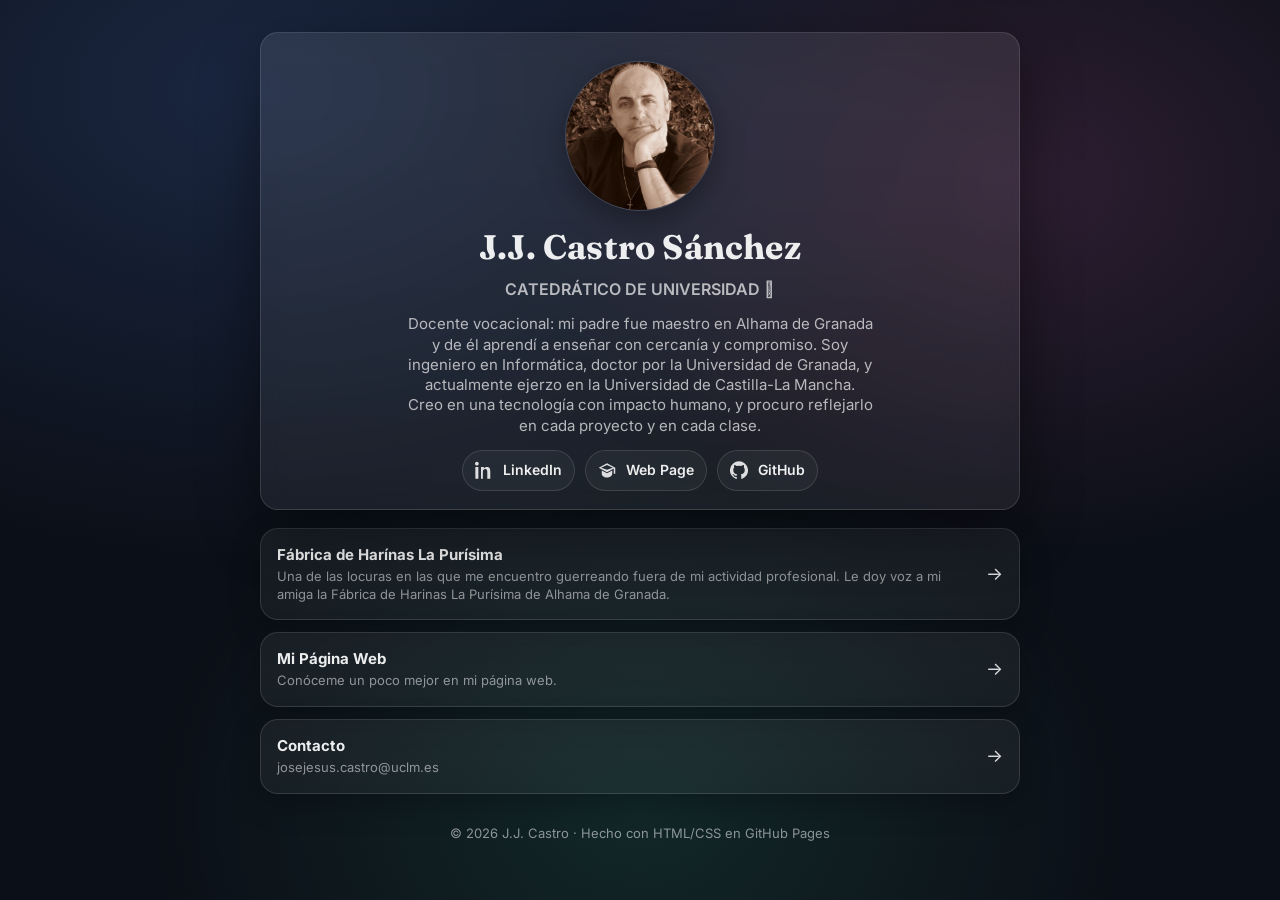
==== index.html @ 3aa46cd8 "Tarjeta de Presentación" ====
<!doctype html>
<html lang="es">
<head>
  <meta charset="utf-8" />
  <meta name="viewport" content="width=device-width, initial-scale=1" />
  <meta name="description" content="Página de enlaces" />

  <!-- Open Graph (opcional) -->
  <meta property="og:title" content="José Jesús Castro-Schez" />
  <meta property="og:description" content="Tu tagline breve" />
  <meta property="og:image" content="assets/og.jpg" />
  <meta property="og:type" content="website" />

  <title>J.J. Castro-Schez — Tarjeta de Presentación</title>

  <!-- Tipografías (cámbialas si quieres) -->
  <link rel="preconnect" href="https://fonts.googleapis.com">
  <link rel="preconnect" href="https://fonts.gstatic.com" crossorigin>
  <link href="https://fonts.googleapis.com/css2?family=Inter:wght@400;600;700&family=Fraunces:opsz,wght@9..144,600;9..144,700&display=swap" rel="stylesheet">

  <link rel="stylesheet" href="styles.css" />

  <!-- Favicons (opcional) -->
  <link rel="icon" href="data:image/svg+xml,<svg xmlns='http://www.w3.org/2000/svg' viewBox='0 0 100 100'><text y='0.9em' font-size='90'>🔗</text></svg>">
</head>

<body>
  <main class="wrap">
    <header class="hero" aria-label="Cabecera">
      <div class="avatar">
        <img src="assets/jjcastroschez.jpg" alt="Foto de perfil" loading="eager" />
      </div>

      <div class="title">
        <h1>J.J. Castro Sánchez </h1>
        <p class="subtitle">CATEDRÁTICO DE UNIVERSIDAD 𓀁</p>
      </div>

      <p class="bio">
        Docente vocacional: mi padre fue maestro en Alhama de Granada y de él aprendí a enseñar con cercanía y compromiso. Soy ingeniero en Informática, doctor por la Universidad de Granada, y actualmente ejerzo en la Universidad de Castilla-La Mancha. Creo en una tecnología con impacto humano, y procuro reflejarlo en cada proyecto y en cada clase.
      </p>

      <nav class="social" aria-label="Redes">
        <!-- Sustituye los href por tus enlaces -->
        <a class="social-link" href="https://www.linkedin.com/in/jjcastro/" target="_blank" rel="noopener noreferrer" aria-label="LinkedIn">
          <!-- Icono SVG -->
          <svg viewBox="0 0 24 24" aria-hidden="true"><path d="M4.98 3.5C4.98 4.88 3.87 6 2.5 6S0 4.88 0 3.5 1.12 1 2.5 1s2.48 1.12 2.48 2.5ZM.5 23.5h4V7.98h-4V23.5ZM8 7.98h3.83v2.12h.05c.53-1 1.83-2.06 3.76-2.06 4.02 0 4.76 2.65 4.76 6.09v9.37h-4v-8.31c0-1.98-.04-4.52-2.75-4.52-2.75 0-3.17 2.15-3.17 4.37v8.46H8V7.98Z"/></svg>
          <span>LinkedIn</span>
        </a>

        <a class="social-link" href="https://www.esi.uclm.es/www/jjcastro/" target="_blank" rel="noopener noreferrer" aria-label="Web Page">
          <svg viewBox="0 0 24 24" aria-hidden="true"><path d="M12 3 1 9l11 6 9-4.91V17h2V9L12 3Zm0 8.73L4.24 9 12 5.27 19.76 9 12 11.73ZM5 12.5V17c0 2.76 3.13 5 7 5s7-2.24 7-5v-4.5l-7 3.82-7-3.82Z"/></svg>
          <span>Web Page</span>
        </a>

        <a class="social-link" href="http://github.com/jjcastroschez/" target="_blank" rel="noopener noreferrer" aria-label="GitHub">
          <svg viewBox="0 0 24 24" aria-hidden="true"><path d="M12 .5a12 12 0 0 0-3.79 23.4c.6.11.82-.26.82-.58v-2.04c-3.34.73-4.04-1.61-4.04-1.61-.55-1.39-1.34-1.76-1.34-1.76-1.09-.75.08-.74.08-.74 1.21.09 1.85 1.24 1.85 1.24 1.07 1.84 2.8 1.31 3.48 1 .11-.78.42-1.31.76-1.61-2.66-.3-5.46-1.33-5.46-5.93 0-1.31.47-2.38 1.24-3.22-.12-.3-.54-1.52.12-3.17 0 0 1.01-.32 3.3 1.23a11.5 11.5 0 0 1 6 0c2.29-1.55 3.3-1.23 3.3-1.23.66 1.65.24 2.87.12 3.17.77.84 1.24 1.91 1.24 3.22 0 4.61-2.8 5.62-5.47 5.92.43.37.81 1.1.81 2.22v3.29c0 .32.22.69.83.58A12 12 0 0 0 12 .5Z"/></svg>
          <span>GitHub</span>
        </a>
      </nav>
    </header>

    <section class="links" aria-label="Enlaces principales">
      <!-- Duplica este bloque para cada botón -->
      <a class="btn" href="https://fcalapurisima.com" target="_blank" rel="noopener noreferrer">
        <div class="btn-left">
          <span class="btn-title">Fábrica de Harínas La Purísima</span>
          <span class="btn-sub">Una de las locuras en las que me encuentro guerreando fuera de mi actividad profesional. Le doy voz a mi amiga la Fábrica de Harinas La Purísima de Alhama de Granada.</span>
        </div>
        <span class="btn-right" aria-hidden="true">→</span>
      </a>

      <a class="btn" href="https://www.esi.uclm.es/www/jjcastro/" target="_blank" rel="noopener noreferrer">
        <div class="btn-left">
          <span class="btn-title">Mi Página Web</span>
          <span class="btn-sub">Conóceme un poco mejor en mi página web.</span>
        </div>
        <span class="btn-right" aria-hidden="true">→</span>
      </a>

      <a class="btn" href="mailto:josejesus.castro@uclm.es">
        <div class="btn-left">
          <span class="btn-title">Contacto</span>
          <span class="btn-sub">josejesus.castro@uclm.es</span>
        </div>
        <span class="btn-right" aria-hidden="true">→</span>
      </a>
    </section>

    <footer class="footer">
      <p>© <span id="y"></span> J.J. Castro · Hecho con HTML/CSS en GitHub Pages</p>
    </footer>
  </main>

  <script>
    document.getElementById("y").textContent = new Date().getFullYear();
  </script>
</body>
</html>
---- styles.css ----
:root{
  --bg: #0b0f17;
  --card: rgba(255,255,255,.06);
  --card2: rgba(255,255,255,.09);
  --text: rgba(255,255,255,.92);
  --muted: rgba(255,255,255,.68);
  --muted2: rgba(255,255,255,.52);
  --stroke: rgba(255,255,255,.12);
  --shadow: 0 20px 60px rgba(0,0,0,.45);
  --radius: 18px;
}

*{ box-sizing:border-box; }

html, body{
  height: 100%;
}
body{
  min-height: 100vh;
}

body{
  margin:0;
  color: var(--text);
  background: radial-gradient(1200px 800px at 20% 10%, rgba(95, 145, 255, .18), transparent 60%),
              radial-gradient(900px 700px at 80% 20%, rgba(255, 120, 210, .14), transparent 55%),
              radial-gradient(900px 700px at 50% 90%, rgba(80, 255, 190, .10), transparent 55%),
              var(--bg);
  font-family: Inter, system-ui, -apple-system, Segoe UI, Roboto, Arial, sans-serif;
  line-height: 1.35;
}

.wrap{
  width: min(760px, 92vw);
  margin: 0 auto;
  padding: 32px 0 44px;

  min-height: 100vh;
  display: flex;
  flex-direction: column;
}

.hero{
  text-align:center;
  padding: 22px 18px 12px;
  border: 1px solid var(--stroke);
  border-radius: var(--radius);
  background: linear-gradient(180deg, var(--card2), var(--card));
  box-shadow: var(--shadow);
  backdrop-filter: blur(10px);
}

.avatar{
  width: 150px;
  height: 150px;
  margin: 6px auto 14px;
  border-radius: 999px;
  overflow:hidden;
  border: 1px solid var(--stroke);
  box-shadow: 0 10px 30px rgba(0,0,0,.35);
}
.avatar img{
  width:100%;
  height:100%;
  object-fit: cover;
}

.title h1{
  margin: 0;
  font-family: Fraunces, serif;
  font-size: 34px;
  letter-spacing: .2px;
}
.subtitle{
  margin: 8px 0 0;
  color: var(--muted);
  font-weight: 600;
}

.bio{
  margin: 14px auto 14px;
  max-width: 52ch;
  color: var(--muted);
  font-size: 15px;
}

.social{
  display:flex;
  flex-wrap:wrap;
  gap: 10px;
  justify-content:center;
  margin: 14px 0 6px;
}
.social-link{
  display:flex;
  align-items:center;
  gap: 10px;
  padding: 10px 12px;
  border-radius: 999px;
  border: 1px solid var(--stroke);
  background: rgba(255,255,255,.04);
  color: var(--text);
  text-decoration:none;
  font-weight: 600;
  font-size: 14px;
  transition: transform .08s ease, background .2s ease, border-color .2s ease;
}
.social-link:hover{
  transform: translateY(-1px);
  background: rgba(255,255,255,.07);
  border-color: rgba(255,255,255,.18);
}
.social-link svg{
  width: 18px;
  height: 18px;
  fill: currentColor;
  opacity: .92;
}

.links{
  margin-top: 18px;
  display:flex;
  flex-direction:column;
  gap: 12px;
}

.btn{
  display:flex;
  align-items:center;
  justify-content:space-between;
  gap: 16px;
  padding: 16px 16px;
  border-radius: var(--radius);
  border: 1px solid var(--stroke);
  background: linear-gradient(180deg, rgba(255,255,255,.06), rgba(255,255,255,.045));
  text-decoration:none;
  color: var(--text);
  box-shadow: 0 10px 30px rgba(0,0,0,.25);
  transition: transform .08s ease, background .2s ease, border-color .2s ease;
}
.btn:hover{
  transform: translateY(-1px);
  background: linear-gradient(180deg, rgba(255,255,255,.085), rgba(255,255,255,.055));
  border-color: rgba(255,255,255,.18);
}

.btn-left{
  display:flex;
  flex-direction:column;
  min-width: 0;
}
.btn-title{
  font-weight: 700;
  font-size: 15px;
}
.btn-sub{
  margin-top: 3px;
  color: var(--muted2);
  font-size: 13px;
}

.btn-right{
  font-size: 18px;
  opacity: .9;
}

.footer{
  margin-top: auto;     /* empuja el footer al final */
  padding-top: 18px;    /* en vez de margin-top: 18px */
  text-align:center;
  color: var(--muted2);
  font-size: 13px;
  background: transparent;
  border: none;
  border-radius: 0;
}

@media (max-width: 420px){
  .wrap{ padding: 20px 0 34px; }
  .title h1{ font-size: 28px; }
  .avatar{ width: 92px; height: 92px; }
  .btn{ padding: 14px 14px; }
  .social-link{ padding: 9px 11px; font-size: 13px; }
}
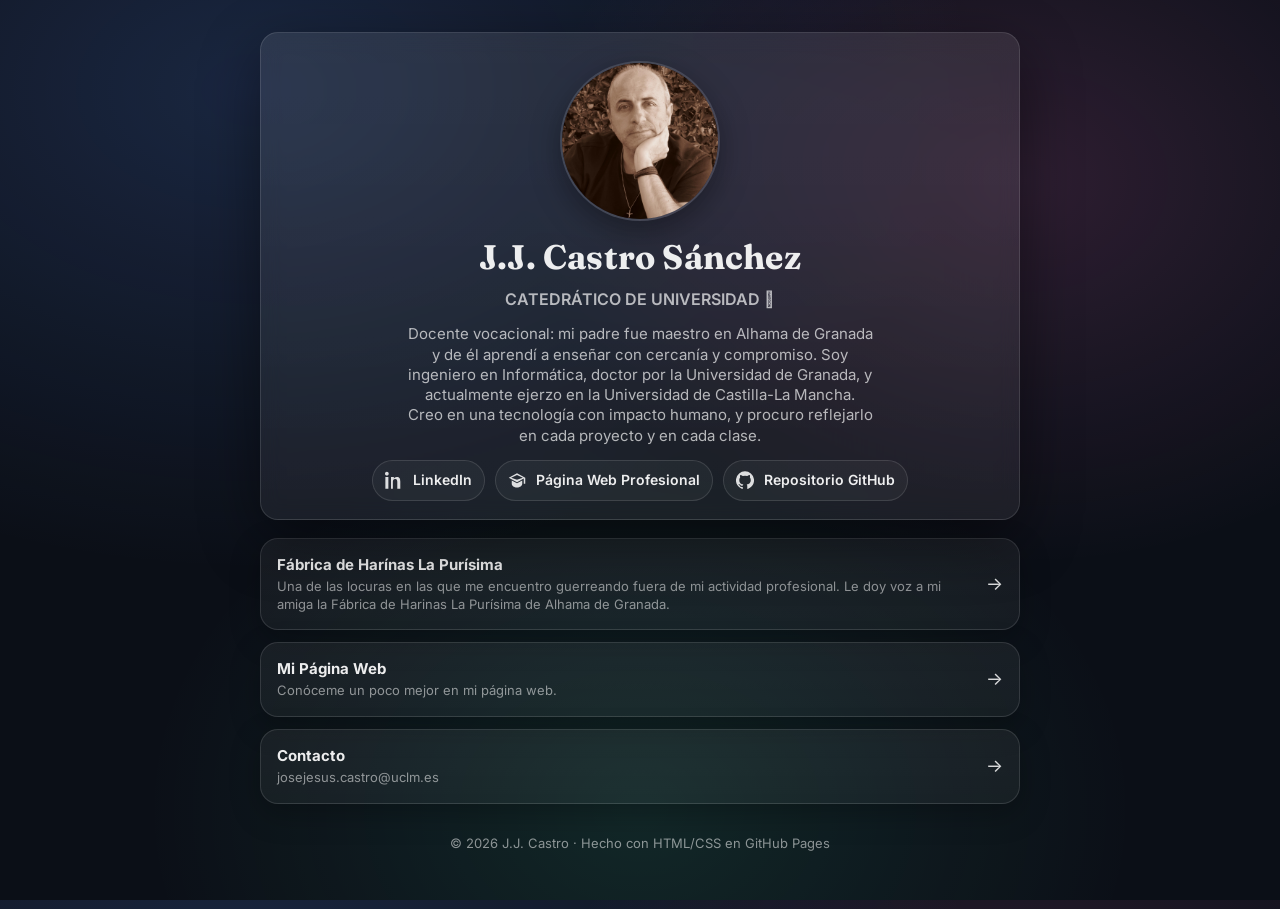
==== commit 622683a1: "Update index.html" ====
--- a/index.html
+++ b/index.html
@@ -50,12 +50,12 @@
 
         <a class="social-link" href="https://www.esi.uclm.es/www/jjcastro/" target="_blank" rel="noopener noreferrer" aria-label="Web Page">
           <svg viewBox="0 0 24 24" aria-hidden="true"><path d="M12 3 1 9l11 6 9-4.91V17h2V9L12 3Zm0 8.73L4.24 9 12 5.27 19.76 9 12 11.73ZM5 12.5V17c0 2.76 3.13 5 7 5s7-2.24 7-5v-4.5l-7 3.82-7-3.82Z"/></svg>
-          <span>Web Page</span>
+          <span>Página Web Profesional</span>
         </a>
 
         <a class="social-link" href="http://github.com/jjcastroschez/" target="_blank" rel="noopener noreferrer" aria-label="GitHub">
           <svg viewBox="0 0 24 24" aria-hidden="true"><path d="M12 .5a12 12 0 0 0-3.79 23.4c.6.11.82-.26.82-.58v-2.04c-3.34.73-4.04-1.61-4.04-1.61-.55-1.39-1.34-1.76-1.34-1.76-1.09-.75.08-.74.08-.74 1.21.09 1.85 1.24 1.85 1.24 1.07 1.84 2.8 1.31 3.48 1 .11-.78.42-1.31.76-1.61-2.66-.3-5.46-1.33-5.46-5.93 0-1.31.47-2.38 1.24-3.22-.12-.3-.54-1.52.12-3.17 0 0 1.01-.32 3.3 1.23a11.5 11.5 0 0 1 6 0c2.29-1.55 3.3-1.23 3.3-1.23.66 1.65.24 2.87.12 3.17.77.84 1.24 1.91 1.24 3.22 0 4.61-2.8 5.62-5.47 5.92.43.37.81 1.1.81 2.22v3.29c0 .32.22.69.83.58A12 12 0 0 0 12 .5Z"/></svg>
-          <span>GitHub</span>
+          <span>Repositorio GitHub</span>
         </a>
       </nav>
     </header>
--- a/styles.css
+++ b/styles.css
@@ -51,12 +51,12 @@
 }
 
 .avatar{
-  width: 150px;
-  height: 150px;
+  width: 160px;
+  height: 160px;
   margin: 6px auto 14px;
   border-radius: 999px;
   overflow:hidden;
-  border: 1px solid var(--stroke);
+  border: 2px solid var(--stroke);
   box-shadow: 0 10px 30px rgba(0,0,0,.35);
 }
 .avatar img{
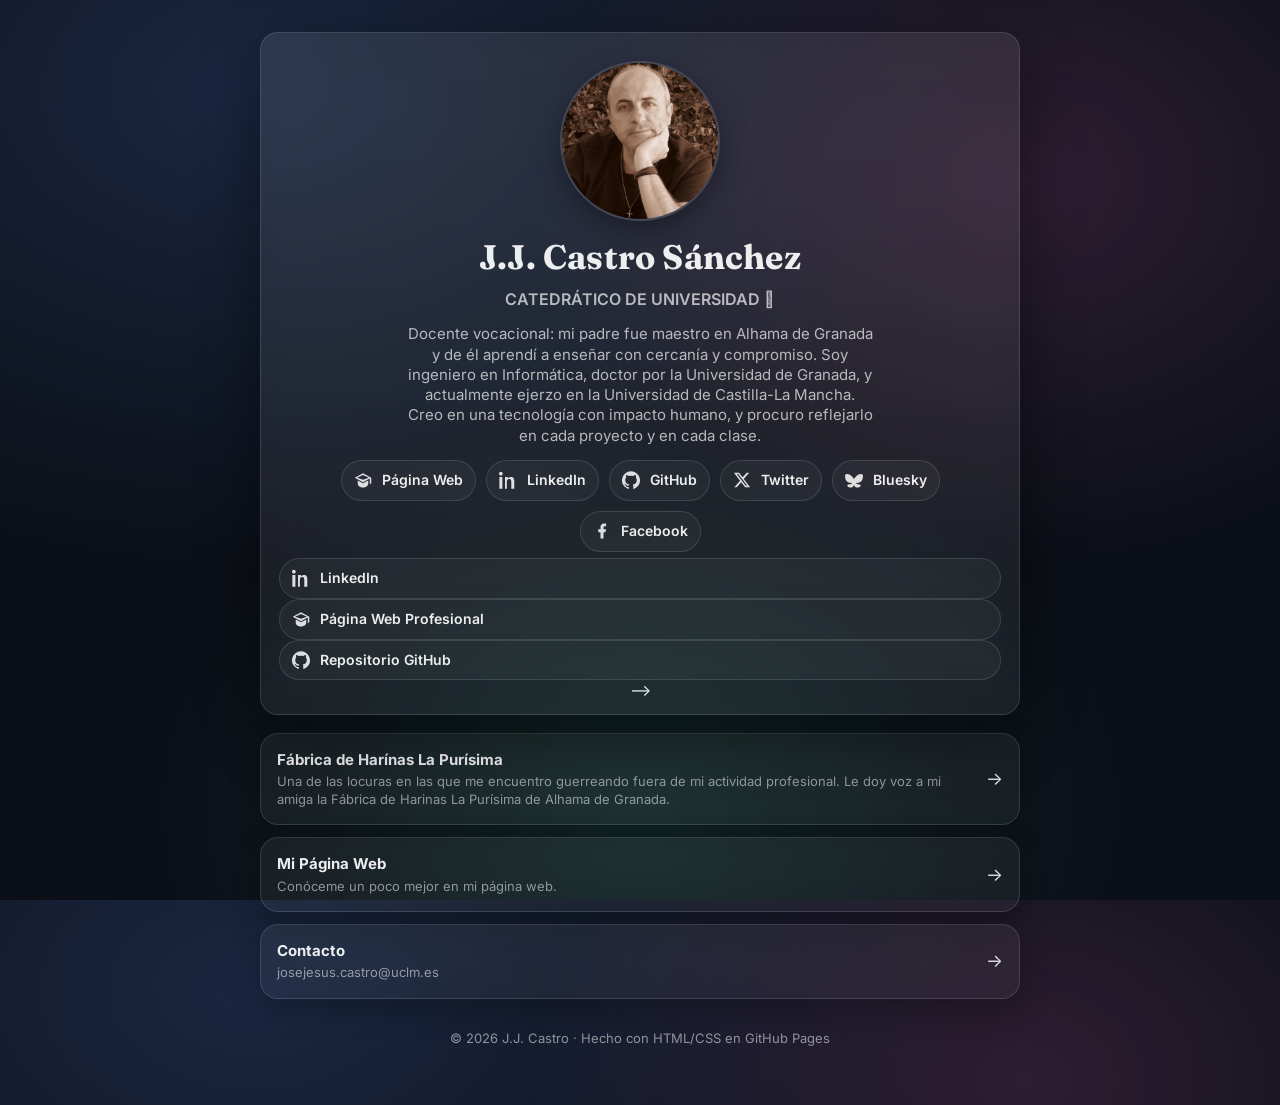
==== commit ca4e4e2c: "Update index.html RDSS" ====
--- a/index.html
+++ b/index.html
@@ -40,7 +40,41 @@
         Docente vocacional: mi padre fue maestro en Alhama de Granada y de él aprendí a enseñar con cercanía y compromiso. Soy ingeniero en Informática, doctor por la Universidad de Granada, y actualmente ejerzo en la Universidad de Castilla-La Mancha. Creo en una tecnología con impacto humano, y procuro reflejarlo en cada proyecto y en cada clase.
       </p>
 
-      <nav class="social" aria-label="Redes">
+<nav class="social" aria-label="Redes">
+
+  <a class="social-link" href="https://www.esi.uclm.es/www/jjcastro/" target="_blank" rel="noopener noreferrer" aria-label="Web Page">
+    <svg viewBox="0 0 24 24" aria-hidden="true"><path d="M12 3 1 9l11 6 9-4.91V17h2V9L12 3Zm0 8.73L4.24 9 12 5.27 19.76 9 12 11.73ZM5 12.5V17c0 2.76 3.13 5 7 5s7-2.24 7-5v-4.5l-7 3.82-7-3.82Z"/></svg>
+    <span>Página Web</span>
+  </a>
+  
+  <a class="social-link" href="https://www.linkedin.com/in/jjcastro/" target="_blank" rel="noopener noreferrer" aria-label="LinkedIn">
+    <svg viewBox="0 0 24 24" aria-hidden="true"><path d="M4.98 3.5C4.98 4.88 3.87 6 2.5 6S0 4.88 0 3.5 1.12 1 2.5 1s2.48 1.12 2.48 2.5ZM.5 23.5h4V7.98h-4V23.5ZM8 7.98h3.83v2.12h.05c.53-1 1.83-2.06 3.76-2.06 4.02 0 4.76 2.65 4.76 6.09v9.37h-4v-8.31c0-1.98-.04-4.52-2.75-4.52-2.75 0-3.17 2.15-3.17 4.37v8.46H8V7.98Z"/></svg>
+    <span>LinkedIn</span>
+  </a>
+
+  <a class="social-link" href="http://github.com/jjcastroschez/" target="_blank" rel="noopener noreferrer" aria-label="GitHub">
+    <svg viewBox="0 0 24 24" aria-hidden="true"><path d="M12 .5a12 12 0 0 0-3.79 23.4c.6.11.82-.26.82-.58v-2.04c-3.34.73-4.04-1.61-4.04-1.61-.55-1.39-1.34-1.76-1.34-1.76-1.09-.75.08-.74.08-.74 1.21.09 1.85 1.24 1.85 1.24 1.07 1.84 2.8 1.31 3.48 1 .11-.78.42-1.31.76-1.61-2.66-.3-5.46-1.33-5.46-5.93 0-1.31.47-2.38 1.24-3.22-.12-.3-.54-1.52.12-3.17 0 0 1.01-.32 3.3 1.23a11.5 11.5 0 0 1 6 0c2.29-1.55 3.3-1.23 3.3-1.23.66 1.65.24 2.87.12 3.17.77.84 1.24 1.91 1.24 3.22 0 4.61-2.8 5.62-5.47 5.92.43.37.81 1.1.81 2.22v3.29c0 .32.22.69.83.58A12 12 0 0 0 12 .5Z"/></svg>
+    <span>GitHub</span>
+  </a>
+
+  <a class="social-link" href="https://twitter.com/JJCastroSchez" target="_blank" rel="noopener noreferrer" aria-label="Twitter">
+    <svg viewBox="0 0 24 24" aria-hidden="true"><path d="M18.244 2.25h3.308l-7.227 8.26 8.502 11.24H16.17l-5.214-6.817L4.99 21.75H1.68l7.73-8.835L1.254 2.25H8.08l4.713 6.231zm-1.161 17.52h1.833L7.084 4.126H5.117z"/></svg>
+    <span>Twitter</span>
+  </a>
+
+  <a class="social-link" href="https://bsky.app/profile/jjcastroschez.bsky.social" target="_blank" rel="noopener noreferrer" aria-label="Bluesky">
+    <svg viewBox="0 0 24 24" aria-hidden="true"><path d="M12 10.8c-1.087-2.114-4.046-5.05-6.05-6.048-2.231-1.109-4.887-1.187-5.642.593-.572 1.348.067 4.414.397 5.76.38 1.545 1.76 3.033 3.295 3.755 1.53.722 3.102 1.05 4.295 1.14h.02c.883.067 1.393.125.883.56-.475.405-1.57.85-2.784 1.157-1.214.307-2.61.56-3.11.89-.5.33-.083 1.83.666 2.47C5.074 22.012 8.375 22.5 10.15 21.3c2.094-1.42 2.146-4.545 1.85-6.3h0c-.296 1.755-.244 4.88 1.85 6.3 1.775 1.2 5.076.712 6.183-.243.75-.64 1.167-2.14.667-2.47-.5-.33-1.896-.583-3.11-.89-1.214-.307-2.31-.752-2.784-1.157-.51-.435 0-.493.883-.56h.02c1.193-.09 2.765-.418 4.295-1.14 1.535-.722 2.915-2.21 3.295-3.755.33-1.346.97-4.412.397-5.76-.755-1.78-3.411-1.702-5.642-.593-2.004.998-4.963 3.934-6.05 6.048Z"/></svg>
+    <span>Bluesky</span>
+  </a>
+
+  <a class="social-link" href="https://www.facebook.com/josejesus.castroschez" target="_blank" rel="noopener noreferrer" aria-label="Facebook">
+    <svg viewBox="0 0 24 24" aria-hidden="true"><path d="M14 13.5h2.5l1-4H14v-2c0-1.03 0-2 2-2h1.5V2.14c-.326-.043-1.557-.14-2.857-.14C11.928 2 10 3.657 10 6.7v2.8H7v4h3V22h4v-8.5Z"/></svg>
+    <span>Facebook</span>
+  </a>
+
+</nav>
+      
+     <!-- <nav class="social" aria-label="Redes">
         <!-- Sustituye los href por tus enlaces -->
         <a class="social-link" href="https://www.linkedin.com/in/jjcastro/" target="_blank" rel="noopener noreferrer" aria-label="LinkedIn">
           <!-- Icono SVG -->
@@ -57,7 +91,7 @@
           <svg viewBox="0 0 24 24" aria-hidden="true"><path d="M12 .5a12 12 0 0 0-3.79 23.4c.6.11.82-.26.82-.58v-2.04c-3.34.73-4.04-1.61-4.04-1.61-.55-1.39-1.34-1.76-1.34-1.76-1.09-.75.08-.74.08-.74 1.21.09 1.85 1.24 1.85 1.24 1.07 1.84 2.8 1.31 3.48 1 .11-.78.42-1.31.76-1.61-2.66-.3-5.46-1.33-5.46-5.93 0-1.31.47-2.38 1.24-3.22-.12-.3-.54-1.52.12-3.17 0 0 1.01-.32 3.3 1.23a11.5 11.5 0 0 1 6 0c2.29-1.55 3.3-1.23 3.3-1.23.66 1.65.24 2.87.12 3.17.77.84 1.24 1.91 1.24 3.22 0 4.61-2.8 5.62-5.47 5.92.43.37.81 1.1.81 2.22v3.29c0 .32.22.69.83.58A12 12 0 0 0 12 .5Z"/></svg>
           <span>Repositorio GitHub</span>
         </a>
-      </nav>
+      </nav> -->
     </header>
 
     <section class="links" aria-label="Enlaces principales">
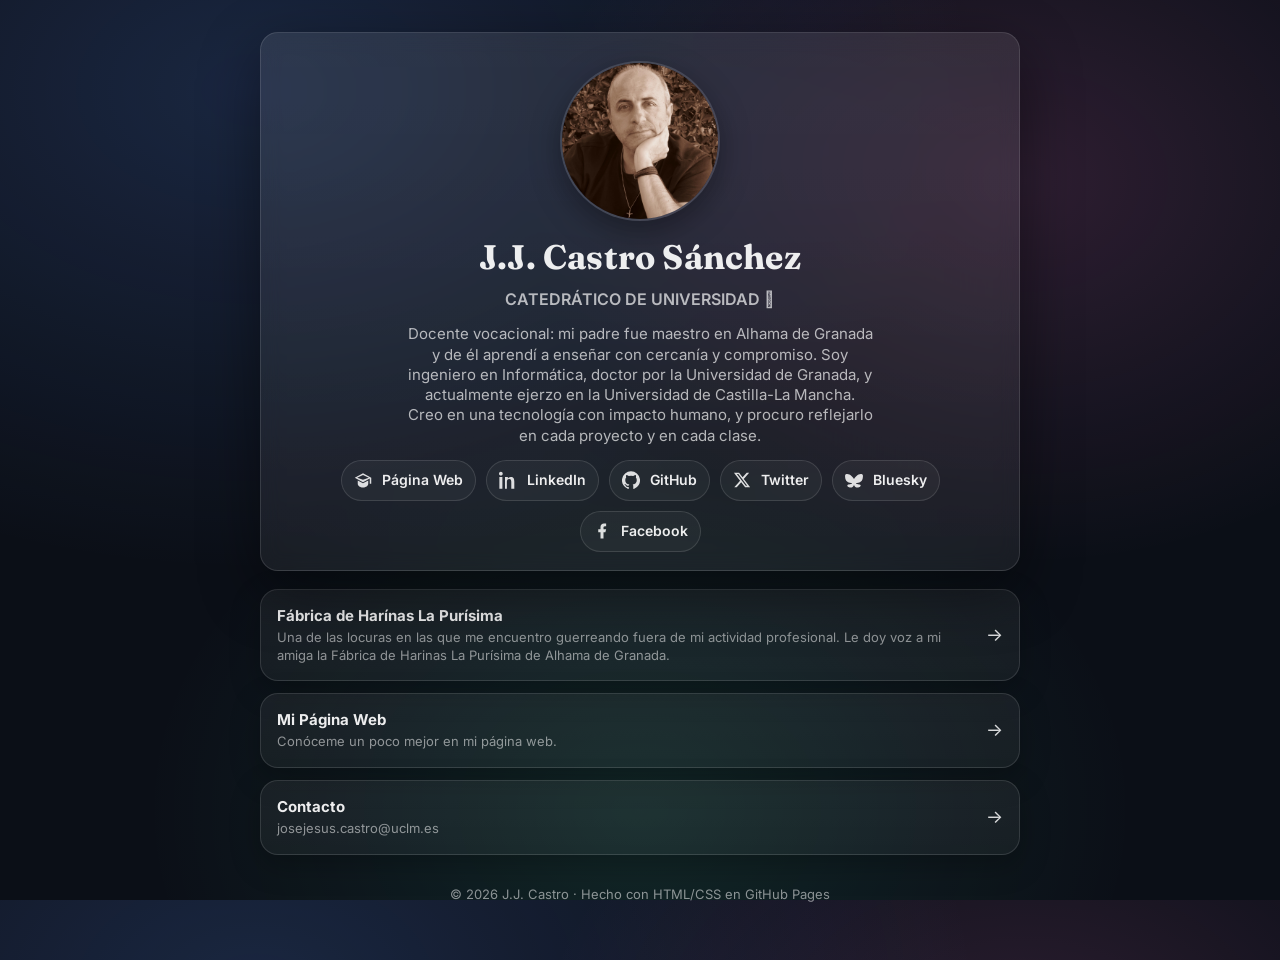
==== commit 9f93bff9: "Update index.html mejora zona enlaces" ====
--- a/index.html
+++ b/index.html
@@ -40,58 +40,40 @@
         Docente vocacional: mi padre fue maestro en Alhama de Granada y de él aprendí a enseñar con cercanía y compromiso. Soy ingeniero en Informática, doctor por la Universidad de Granada, y actualmente ejerzo en la Universidad de Castilla-La Mancha. Creo en una tecnología con impacto humano, y procuro reflejarlo en cada proyecto y en cada clase.
       </p>
 
-<nav class="social" aria-label="Redes">
-
-  <a class="social-link" href="https://www.esi.uclm.es/www/jjcastro/" target="_blank" rel="noopener noreferrer" aria-label="Web Page">
-    <svg viewBox="0 0 24 24" aria-hidden="true"><path d="M12 3 1 9l11 6 9-4.91V17h2V9L12 3Zm0 8.73L4.24 9 12 5.27 19.76 9 12 11.73ZM5 12.5V17c0 2.76 3.13 5 7 5s7-2.24 7-5v-4.5l-7 3.82-7-3.82Z"/></svg>
-    <span>Página Web</span>
-  </a>
-  
-  <a class="social-link" href="https://www.linkedin.com/in/jjcastro/" target="_blank" rel="noopener noreferrer" aria-label="LinkedIn">
-    <svg viewBox="0 0 24 24" aria-hidden="true"><path d="M4.98 3.5C4.98 4.88 3.87 6 2.5 6S0 4.88 0 3.5 1.12 1 2.5 1s2.48 1.12 2.48 2.5ZM.5 23.5h4V7.98h-4V23.5ZM8 7.98h3.83v2.12h.05c.53-1 1.83-2.06 3.76-2.06 4.02 0 4.76 2.65 4.76 6.09v9.37h-4v-8.31c0-1.98-.04-4.52-2.75-4.52-2.75 0-3.17 2.15-3.17 4.37v8.46H8V7.98Z"/></svg>
-    <span>LinkedIn</span>
-  </a>
-
-  <a class="social-link" href="http://github.com/jjcastroschez/" target="_blank" rel="noopener noreferrer" aria-label="GitHub">
-    <svg viewBox="0 0 24 24" aria-hidden="true"><path d="M12 .5a12 12 0 0 0-3.79 23.4c.6.11.82-.26.82-.58v-2.04c-3.34.73-4.04-1.61-4.04-1.61-.55-1.39-1.34-1.76-1.34-1.76-1.09-.75.08-.74.08-.74 1.21.09 1.85 1.24 1.85 1.24 1.07 1.84 2.8 1.31 3.48 1 .11-.78.42-1.31.76-1.61-2.66-.3-5.46-1.33-5.46-5.93 0-1.31.47-2.38 1.24-3.22-.12-.3-.54-1.52.12-3.17 0 0 1.01-.32 3.3 1.23a11.5 11.5 0 0 1 6 0c2.29-1.55 3.3-1.23 3.3-1.23.66 1.65.24 2.87.12 3.17.77.84 1.24 1.91 1.24 3.22 0 4.61-2.8 5.62-5.47 5.92.43.37.81 1.1.81 2.22v3.29c0 .32.22.69.83.58A12 12 0 0 0 12 .5Z"/></svg>
-    <span>GitHub</span>
-  </a>
-
-  <a class="social-link" href="https://twitter.com/JJCastroSchez" target="_blank" rel="noopener noreferrer" aria-label="Twitter">
-    <svg viewBox="0 0 24 24" aria-hidden="true"><path d="M18.244 2.25h3.308l-7.227 8.26 8.502 11.24H16.17l-5.214-6.817L4.99 21.75H1.68l7.73-8.835L1.254 2.25H8.08l4.713 6.231zm-1.161 17.52h1.833L7.084 4.126H5.117z"/></svg>
-    <span>Twitter</span>
-  </a>
-
-  <a class="social-link" href="https://bsky.app/profile/jjcastroschez.bsky.social" target="_blank" rel="noopener noreferrer" aria-label="Bluesky">
-    <svg viewBox="0 0 24 24" aria-hidden="true"><path d="M12 10.8c-1.087-2.114-4.046-5.05-6.05-6.048-2.231-1.109-4.887-1.187-5.642.593-.572 1.348.067 4.414.397 5.76.38 1.545 1.76 3.033 3.295 3.755 1.53.722 3.102 1.05 4.295 1.14h.02c.883.067 1.393.125.883.56-.475.405-1.57.85-2.784 1.157-1.214.307-2.61.56-3.11.89-.5.33-.083 1.83.666 2.47C5.074 22.012 8.375 22.5 10.15 21.3c2.094-1.42 2.146-4.545 1.85-6.3h0c-.296 1.755-.244 4.88 1.85 6.3 1.775 1.2 5.076.712 6.183-.243.75-.64 1.167-2.14.667-2.47-.5-.33-1.896-.583-3.11-.89-1.214-.307-2.31-.752-2.784-1.157-.51-.435 0-.493.883-.56h.02c1.193-.09 2.765-.418 4.295-1.14 1.535-.722 2.915-2.21 3.295-3.755.33-1.346.97-4.412.397-5.76-.755-1.78-3.411-1.702-5.642-.593-2.004.998-4.963 3.934-6.05 6.048Z"/></svg>
-    <span>Bluesky</span>
-  </a>
-
-  <a class="social-link" href="https://www.facebook.com/josejesus.castroschez" target="_blank" rel="noopener noreferrer" aria-label="Facebook">
-    <svg viewBox="0 0 24 24" aria-hidden="true"><path d="M14 13.5h2.5l1-4H14v-2c0-1.03 0-2 2-2h1.5V2.14c-.326-.043-1.557-.14-2.857-.14C11.928 2 10 3.657 10 6.7v2.8H7v4h3V22h4v-8.5Z"/></svg>
-    <span>Facebook</span>
-  </a>
-
-</nav>
+      <nav class="social" aria-label="Redes">
       
-     <!-- <nav class="social" aria-label="Redes">
-        <!-- Sustituye los href por tus enlaces -->
+        <a class="social-link" href="https://www.esi.uclm.es/www/jjcastro/" target="_blank" rel="noopener noreferrer" aria-label="Página Web Profesional">
+          <svg viewBox="0 0 24 24" aria-hidden="true"><path d="M12 3 1 9l11 6 9-4.91V17h2V9L12 3Zm0 8.73L4.24 9 12 5.27 19.76 9 12 11.73ZM5 12.5V17c0 2.76 3.13 5 7 5s7-2.24 7-5v-4.5l-7 3.82-7-3.82Z"/></svg>
+          <span>Página Web</span>
+        </a>
+        
         <a class="social-link" href="https://www.linkedin.com/in/jjcastro/" target="_blank" rel="noopener noreferrer" aria-label="LinkedIn">
-          <!-- Icono SVG -->
           <svg viewBox="0 0 24 24" aria-hidden="true"><path d="M4.98 3.5C4.98 4.88 3.87 6 2.5 6S0 4.88 0 3.5 1.12 1 2.5 1s2.48 1.12 2.48 2.5ZM.5 23.5h4V7.98h-4V23.5ZM8 7.98h3.83v2.12h.05c.53-1 1.83-2.06 3.76-2.06 4.02 0 4.76 2.65 4.76 6.09v9.37h-4v-8.31c0-1.98-.04-4.52-2.75-4.52-2.75 0-3.17 2.15-3.17 4.37v8.46H8V7.98Z"/></svg>
           <span>LinkedIn</span>
         </a>
-
-        <a class="social-link" href="https://www.esi.uclm.es/www/jjcastro/" target="_blank" rel="noopener noreferrer" aria-label="Web Page">
-          <svg viewBox="0 0 24 24" aria-hidden="true"><path d="M12 3 1 9l11 6 9-4.91V17h2V9L12 3Zm0 8.73L4.24 9 12 5.27 19.76 9 12 11.73ZM5 12.5V17c0 2.76 3.13 5 7 5s7-2.24 7-5v-4.5l-7 3.82-7-3.82Z"/></svg>
-          <span>Página Web Profesional</span>
-        </a>
-
+      
         <a class="social-link" href="http://github.com/jjcastroschez/" target="_blank" rel="noopener noreferrer" aria-label="GitHub">
           <svg viewBox="0 0 24 24" aria-hidden="true"><path d="M12 .5a12 12 0 0 0-3.79 23.4c.6.11.82-.26.82-.58v-2.04c-3.34.73-4.04-1.61-4.04-1.61-.55-1.39-1.34-1.76-1.34-1.76-1.09-.75.08-.74.08-.74 1.21.09 1.85 1.24 1.85 1.24 1.07 1.84 2.8 1.31 3.48 1 .11-.78.42-1.31.76-1.61-2.66-.3-5.46-1.33-5.46-5.93 0-1.31.47-2.38 1.24-3.22-.12-.3-.54-1.52.12-3.17 0 0 1.01-.32 3.3 1.23a11.5 11.5 0 0 1 6 0c2.29-1.55 3.3-1.23 3.3-1.23.66 1.65.24 2.87.12 3.17.77.84 1.24 1.91 1.24 3.22 0 4.61-2.8 5.62-5.47 5.92.43.37.81 1.1.81 2.22v3.29c0 .32.22.69.83.58A12 12 0 0 0 12 .5Z"/></svg>
-          <span>Repositorio GitHub</span>
+          <span>GitHub</span>
         </a>
-      </nav> -->
+      
+        <a class="social-link" href="https://twitter.com/JJCastroSchez" target="_blank" rel="noopener noreferrer" aria-label="X">
+          <svg viewBox="0 0 24 24" aria-hidden="true"><path d="M18.244 2.25h3.308l-7.227 8.26 8.502 11.24H16.17l-5.214-6.817L4.99 21.75H1.68l7.73-8.835L1.254 2.25H8.08l4.713 6.231zm-1.161 17.52h1.833L7.084 4.126H5.117z"/></svg>
+          <span>Twitter</span>
+        </a>
+      
+        <a class="social-link" href="https://bsky.app/profile/jjcastroschez.bsky.social" target="_blank" rel="noopener noreferrer" aria-label="Bluesky">
+          <svg viewBox="0 0 24 24" aria-hidden="true"><path d="M12 10.8c-1.087-2.114-4.046-5.05-6.05-6.048-2.231-1.109-4.887-1.187-5.642.593-.572 1.348.067 4.414.397 5.76.38 1.545 1.76 3.033 3.295 3.755 1.53.722 3.102 1.05 4.295 1.14h.02c.883.067 1.393.125.883.56-.475.405-1.57.85-2.784 1.157-1.214.307-2.61.56-3.11.89-.5.33-.083 1.83.666 2.47C5.074 22.012 8.375 22.5 10.15 21.3c2.094-1.42 2.146-4.545 1.85-6.3h0c-.296 1.755-.244 4.88 1.85 6.3 1.775 1.2 5.076.712 6.183-.243.75-.64 1.167-2.14.667-2.47-.5-.33-1.896-.583-3.11-.89-1.214-.307-2.31-.752-2.784-1.157-.51-.435 0-.493.883-.56h.02c1.193-.09 2.765-.418 4.295-1.14 1.535-.722 2.915-2.21 3.295-3.755.33-1.346.97-4.412.397-5.76-.755-1.78-3.411-1.702-5.642-.593-2.004.998-4.963 3.934-6.05 6.048Z"/></svg>
+          <span>Bluesky</span>
+        </a>
+      
+        <a class="social-link" href="https://www.facebook.com/josejesus.castroschez" target="_blank" rel="noopener noreferrer" aria-label="Facebook">
+          <svg viewBox="0 0 24 24" aria-hidden="true"><path d="M14 13.5h2.5l1-4H14v-2c0-1.03 0-2 2-2h1.5V2.14c-.326-.043-1.557-.14-2.857-.14C11.928 2 10 3.657 10 6.7v2.8H7v4h3V22h4v-8.5Z"/></svg>
+          <span>Facebook</span>
+        </a>
+      
+      </nav>
+      
     </header>
 
     <section class="links" aria-label="Enlaces principales">
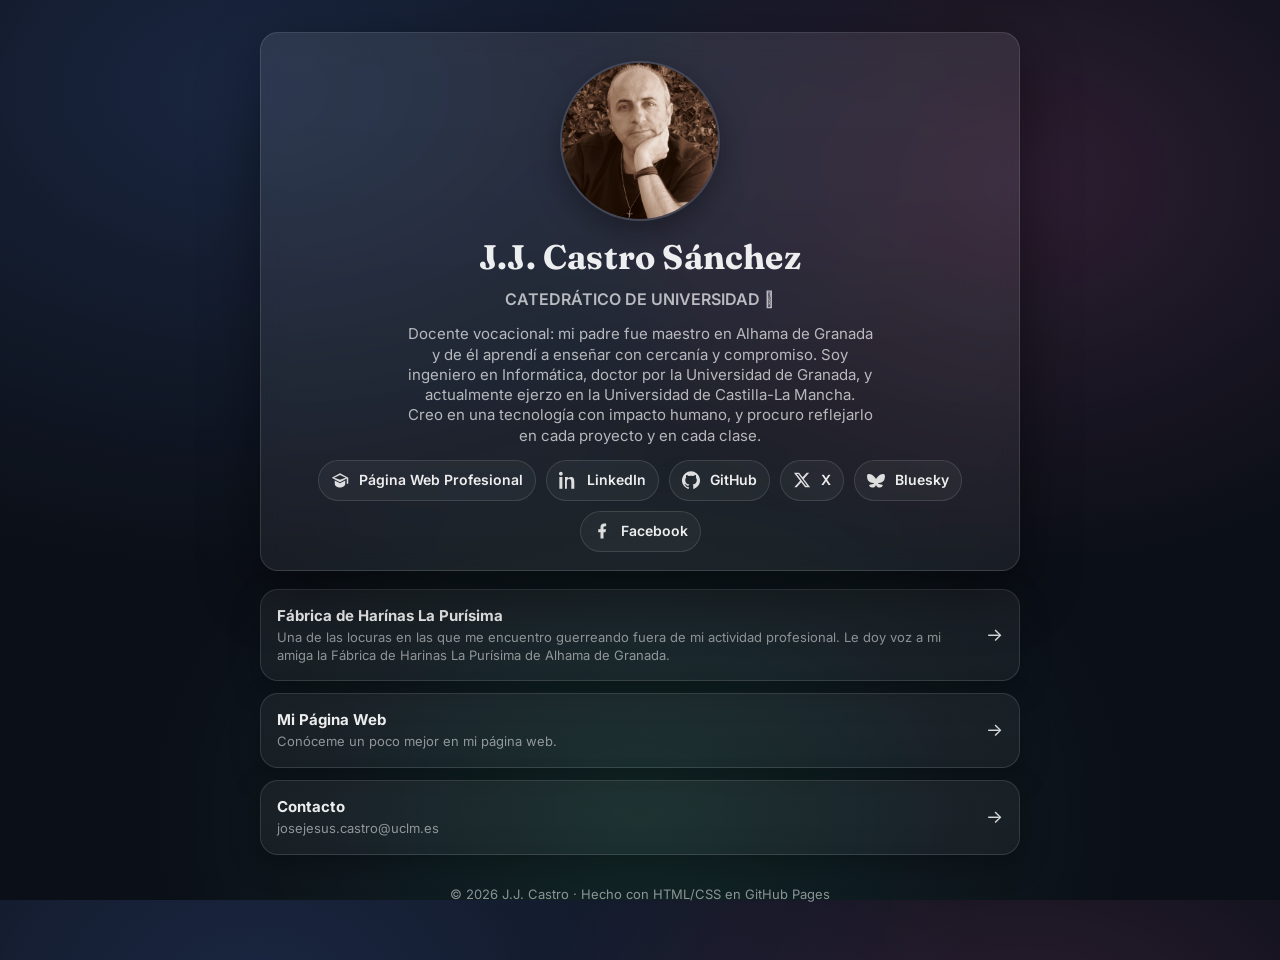
==== commit 2a21c90a: "Update index.html mejora etiquetado" ====
--- a/index.html
+++ b/index.html
@@ -44,7 +44,7 @@
       
         <a class="social-link" href="https://www.esi.uclm.es/www/jjcastro/" target="_blank" rel="noopener noreferrer" aria-label="Página Web Profesional">
           <svg viewBox="0 0 24 24" aria-hidden="true"><path d="M12 3 1 9l11 6 9-4.91V17h2V9L12 3Zm0 8.73L4.24 9 12 5.27 19.76 9 12 11.73ZM5 12.5V17c0 2.76 3.13 5 7 5s7-2.24 7-5v-4.5l-7 3.82-7-3.82Z"/></svg>
-          <span>Página Web</span>
+          <span>Página Web Profesional</span>
         </a>
         
         <a class="social-link" href="https://www.linkedin.com/in/jjcastro/" target="_blank" rel="noopener noreferrer" aria-label="LinkedIn">
@@ -59,7 +59,7 @@
       
         <a class="social-link" href="https://twitter.com/JJCastroSchez" target="_blank" rel="noopener noreferrer" aria-label="X">
           <svg viewBox="0 0 24 24" aria-hidden="true"><path d="M18.244 2.25h3.308l-7.227 8.26 8.502 11.24H16.17l-5.214-6.817L4.99 21.75H1.68l7.73-8.835L1.254 2.25H8.08l4.713 6.231zm-1.161 17.52h1.833L7.084 4.126H5.117z"/></svg>
-          <span>Twitter</span>
+          <span>X</span>
         </a>
       
         <a class="social-link" href="https://bsky.app/profile/jjcastroschez.bsky.social" target="_blank" rel="noopener noreferrer" aria-label="Bluesky">
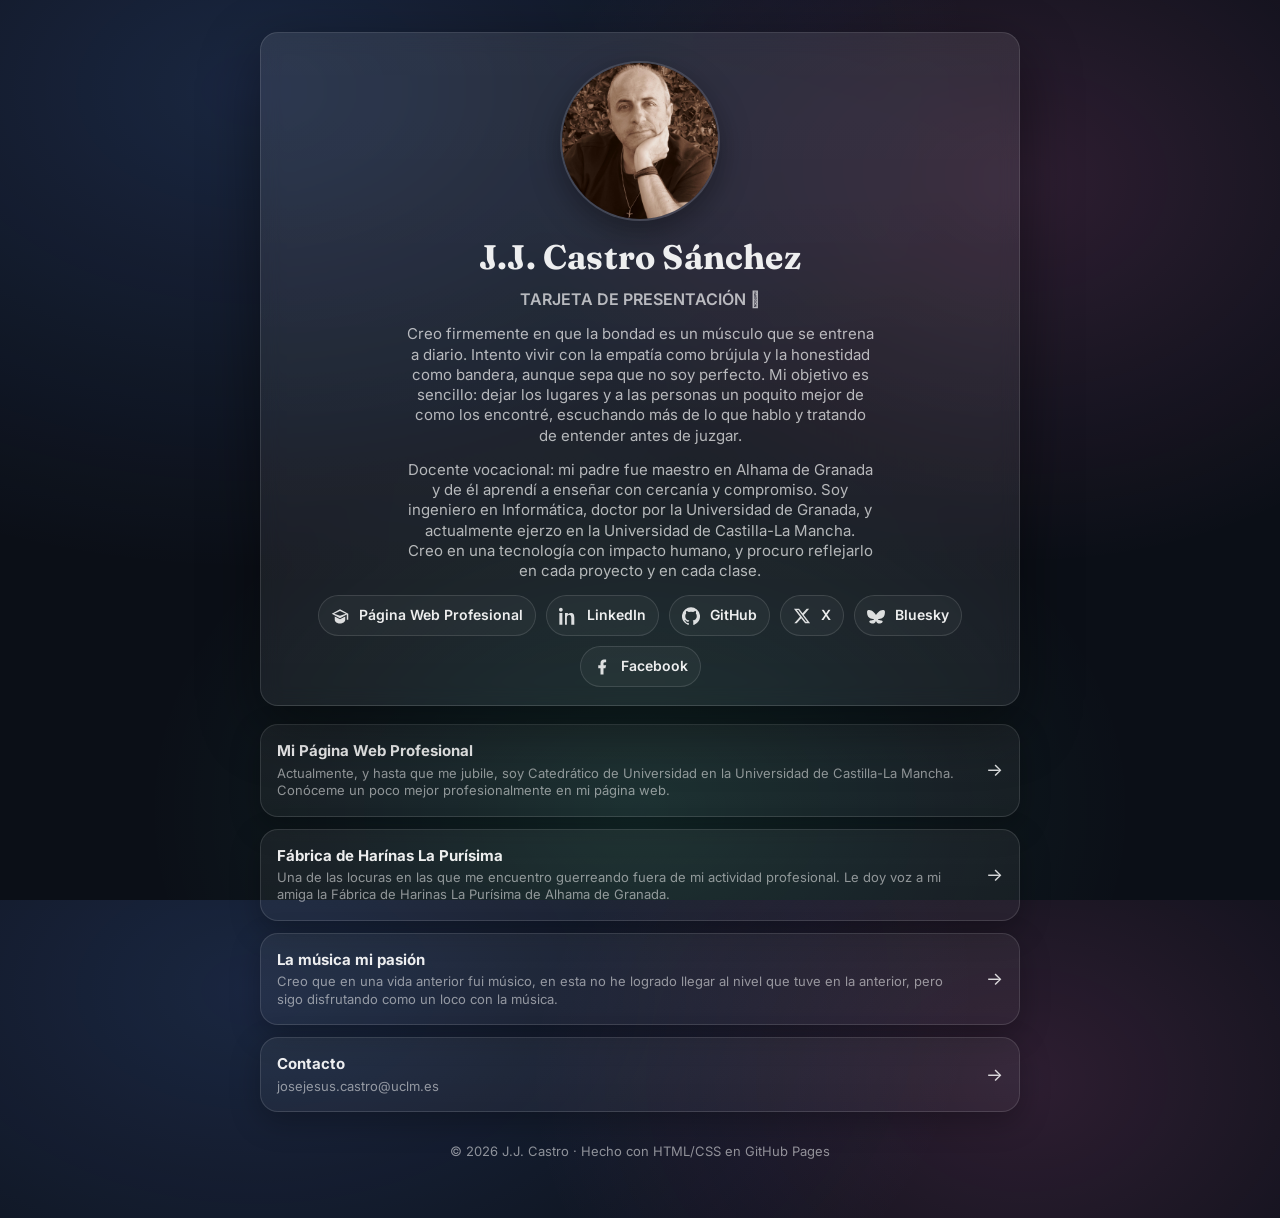
==== commit 9f1dd795: "Update index.html añadiendo contenido" ====
--- a/index.html
+++ b/index.html
@@ -13,7 +13,7 @@
 
   <title>J.J. Castro-Schez — Tarjeta de Presentación</title>
 
-  <!-- Tipografías (cámbialas si quieres) -->
+  <!-- Tipografías -->
   <link rel="preconnect" href="https://fonts.googleapis.com">
   <link rel="preconnect" href="https://fonts.gstatic.com" crossorigin>
   <link href="https://fonts.googleapis.com/css2?family=Inter:wght@400;600;700&family=Fraunces:opsz,wght@9..144,600;9..144,700&display=swap" rel="stylesheet">
@@ -33,9 +33,14 @@
 
       <div class="title">
         <h1>J.J. Castro Sánchez </h1>
-        <p class="subtitle">CATEDRÁTICO DE UNIVERSIDAD 𓀁</p>
+        <p class="subtitle">TARJETA DE PRESENTACIÓN 𓀁</p>
       </div>
 
+      <p class="bio">
+
+        Creo firmemente en que la bondad es un músculo que se entrena a diario. Intento vivir con la empatía como brújula y la honestidad como bandera, aunque sepa que no soy perfecto. Mi objetivo es sencillo: dejar los lugares y a las personas un poquito mejor de como los encontré, escuchando más de lo que hablo y tratando de entender antes de juzgar. 
+       </p>
+      
       <p class="bio">
         Docente vocacional: mi padre fue maestro en Alhama de Granada y de él aprendí a enseñar con cercanía y compromiso. Soy ingeniero en Informática, doctor por la Universidad de Granada, y actualmente ejerzo en la Universidad de Castilla-La Mancha. Creo en una tecnología con impacto humano, y procuro reflejarlo en cada proyecto y en cada clase.
       </p>
@@ -77,7 +82,16 @@
     </header>
 
     <section class="links" aria-label="Enlaces principales">
-      <!-- Duplica este bloque para cada botón -->
+    <!-- Duplica este bloque para cada botón -->
+
+      <a class="btn" href="https://www.esi.uclm.es/www/jjcastro/" target="_blank" rel="noopener noreferrer">
+        <div class="btn-left">
+          <span class="btn-title">Mi Página Web Profesional</span>
+          <span class="btn-sub">Actualmente, y hasta que me jubile, soy Catedrático de Universidad en la Universidad de Castilla-La Mancha. Conóceme un poco mejor profesionalmente en mi página web.</span>
+        </div>
+        <span class="btn-right" aria-hidden="true">→</span>
+      </a>
+      
       <a class="btn" href="https://fcalapurisima.com" target="_blank" rel="noopener noreferrer">
         <div class="btn-left">
           <span class="btn-title">Fábrica de Harínas La Purísima</span>
@@ -86,10 +100,10 @@
         <span class="btn-right" aria-hidden="true">→</span>
       </a>
 
-      <a class="btn" href="https://www.esi.uclm.es/www/jjcastro/" target="_blank" rel="noopener noreferrer">
+      <a class="btn" href="https://www.discogs.com/es/user/jjcastro" target="_blank" rel="noopener noreferrer">
         <div class="btn-left">
-          <span class="btn-title">Mi Página Web</span>
-          <span class="btn-sub">Conóceme un poco mejor en mi página web.</span>
+          <span class="btn-title">La música mi pasión</span>
+          <span class="btn-sub">Creo que en una vida anterior fui músico, en esta no he logrado llegar al nivel que tuve en la anterior, pero sigo disfrutando como un loco con la música.</span>
         </div>
         <span class="btn-right" aria-hidden="true">→</span>
       </a>
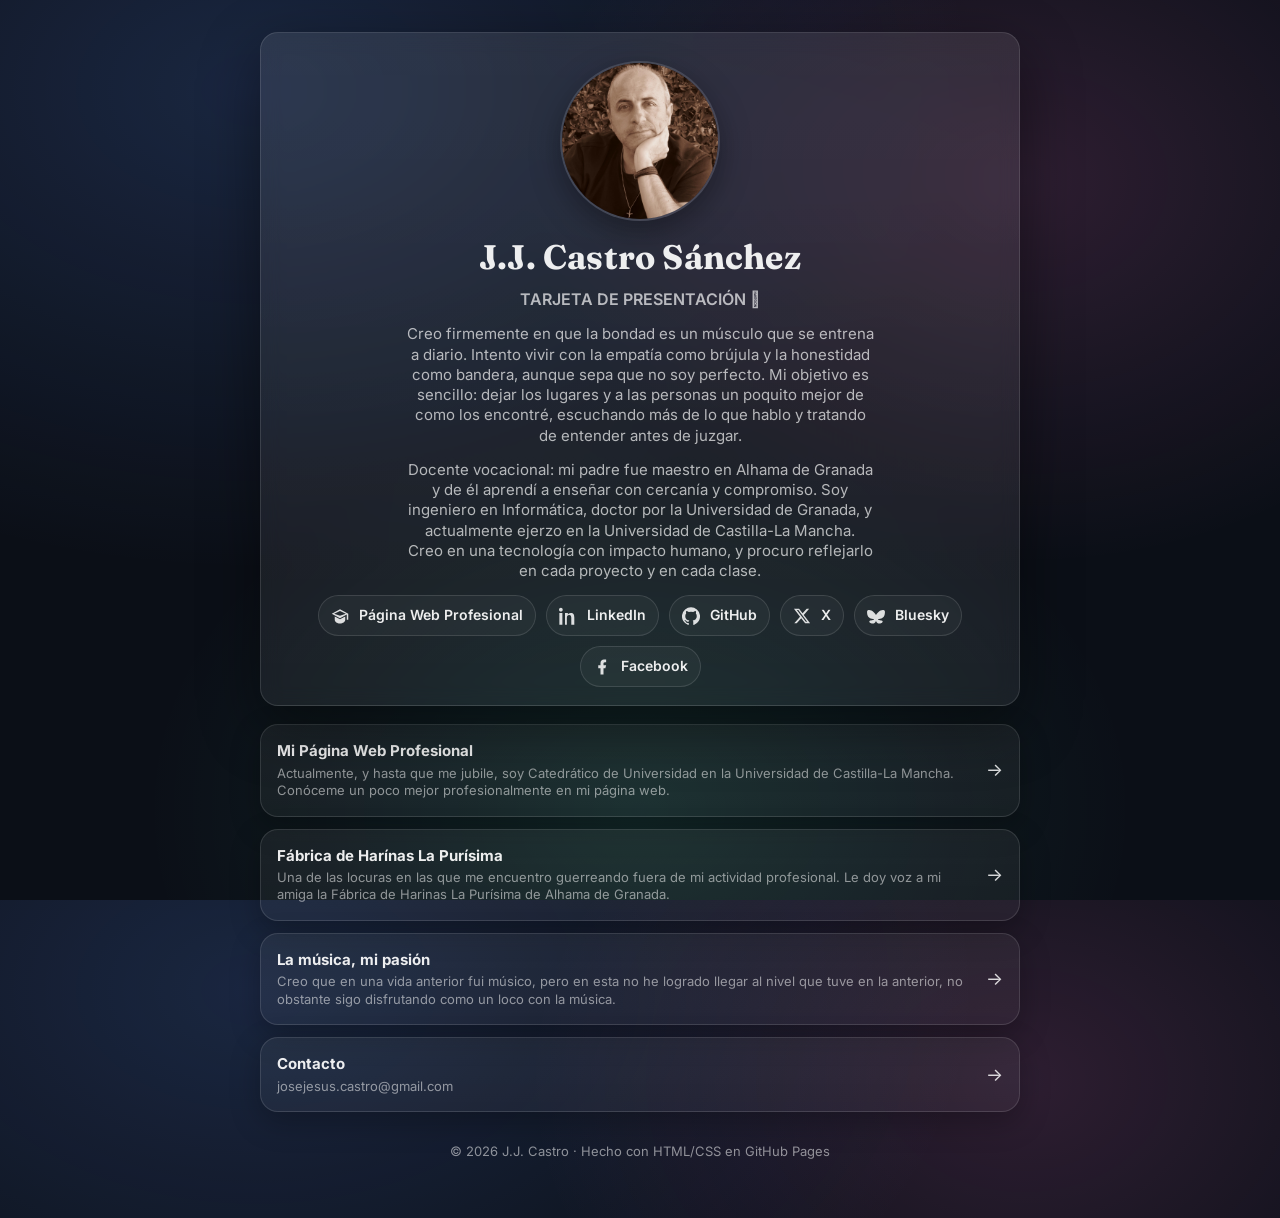
==== commit 91608fc3: "Update index.html correction erratas" ====
--- a/index.html
+++ b/index.html
@@ -100,18 +100,18 @@
         <span class="btn-right" aria-hidden="true">→</span>
       </a>
 
-      <a class="btn" href="https://www.discogs.com/es/user/jjcastro" target="_blank" rel="noopener noreferrer">
+      <a class="btn" href="https://www.discogs.com/es/user/jjcastro/collection" target="_blank" rel="noopener noreferrer">
         <div class="btn-left">
-          <span class="btn-title">La música mi pasión</span>
-          <span class="btn-sub">Creo que en una vida anterior fui músico, en esta no he logrado llegar al nivel que tuve en la anterior, pero sigo disfrutando como un loco con la música.</span>
+          <span class="btn-title">La música, mi pasión</span>
+          <span class="btn-sub">Creo que en una vida anterior fui músico, pero en esta no he logrado llegar al nivel que tuve en la anterior, no obstante sigo disfrutando como un loco con la música.</span>
         </div>
         <span class="btn-right" aria-hidden="true">→</span>
       </a>
 
-      <a class="btn" href="mailto:josejesus.castro@uclm.es">
+      <a class="btn" href="mailto:josejesus.castro@gmail.es">
         <div class="btn-left">
           <span class="btn-title">Contacto</span>
-          <span class="btn-sub">josejesus.castro@uclm.es</span>
+          <span class="btn-sub">josejesus.castro@gmail.com</span>
         </div>
         <span class="btn-right" aria-hidden="true">→</span>
       </a>
